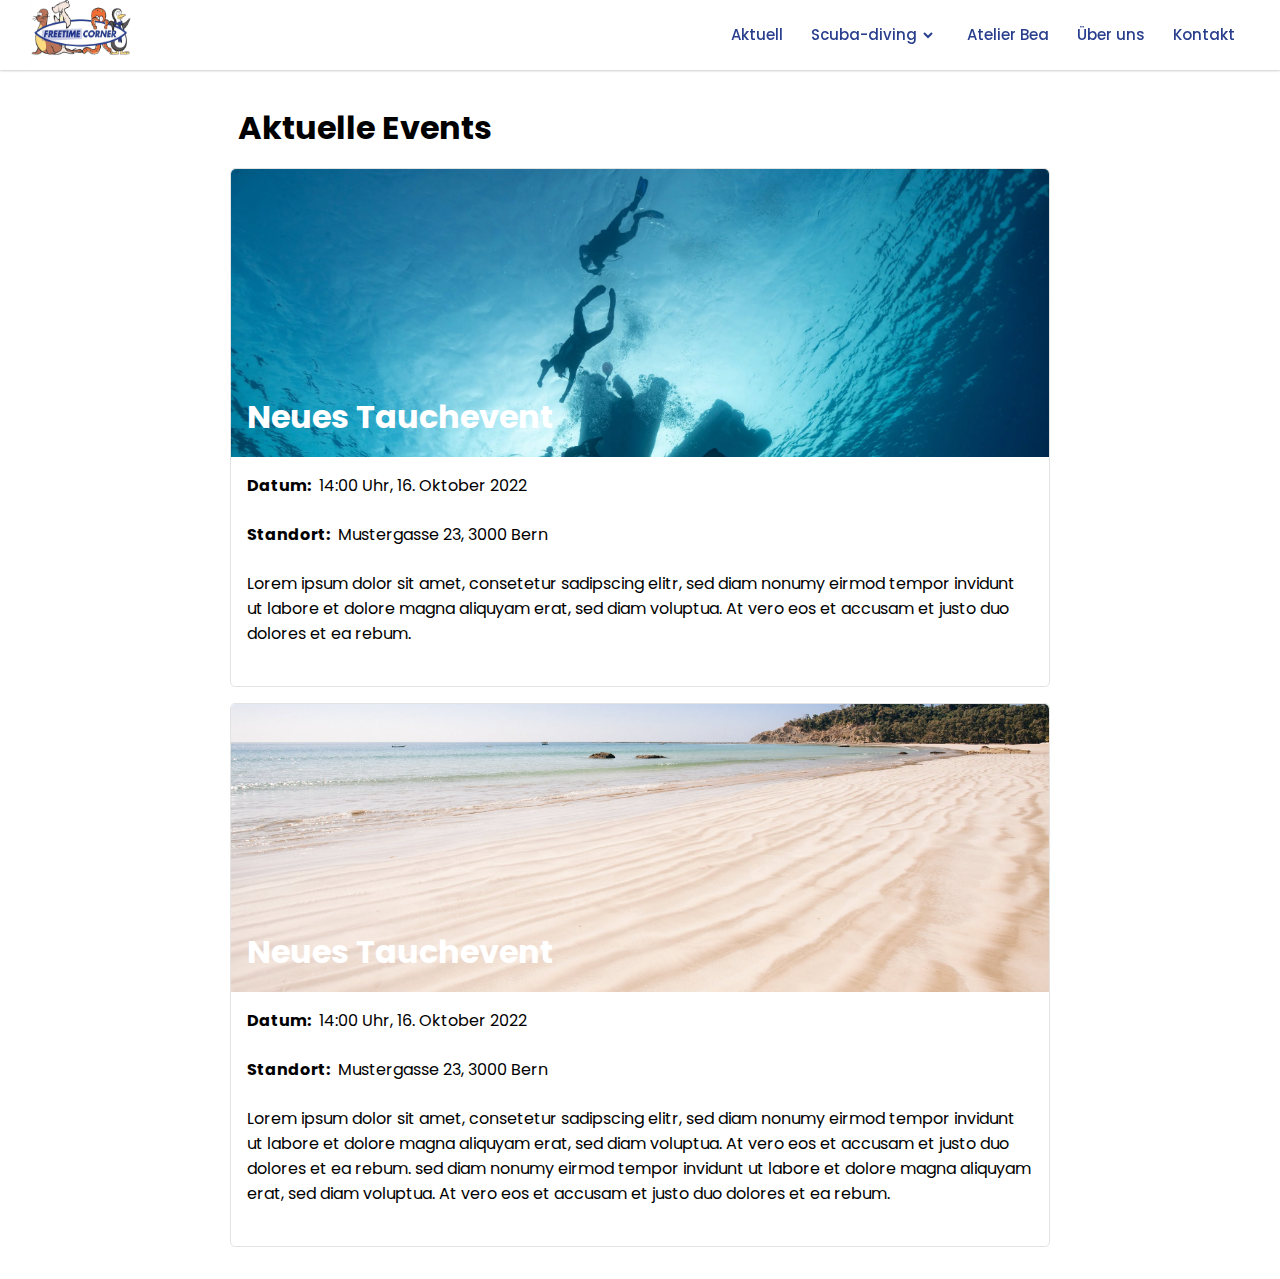
==== index.html @ a72bcc22 "Move project from Gitlab to Gihub" ====
<!DOCTYPE html>
<html lang="de">
  <head>
    <meta charset="UTF-8">
    <link rel="stylesheet" href="./css/style.css">
    <link rel="stylesheet" href="./css/homepage.css">
    <link href='https://unpkg.com/boxicons@2.0.7/css/boxicons.min.css' rel='stylesheet'>
     <meta name="viewport" content="width=device-width, initial-scale=1.0">
   </head>
<body>
    <script src="./js/navbar.js"></script>
    <div class="mainContainer">
      <div class="title">
        <h1>Aktuelle Events</h1>
      </div>
      <div class="eventContainer">
        <div class="eventImageContainer eventOne">
            <h1 class="eventTitle">Neues Tauchevent</h1>
        </div>
        <div class="textContainer">
          <p class="textBold">Datum:</p>
          <div class="standartDivider"></div>
          <p>14:00 Uhr, 16. Oktober 2022</p>
        </div>
        <div class="textContainer">
          <p class="textBold">Standort:</p>
          <div class="standartDivider"></div>
          <p>Mustergasse 23, 3000 Bern</p>
        </div>
        <div class="textContainer">
          <p>Lorem ipsum dolor sit amet, consetetur sadipscing elitr, 
            sed diam nonumy eirmod tempor invidunt ut labore et dolore magna aliquyam erat, 
            sed diam voluptua. At vero eos et accusam et justo duo dolores et ea rebum.</p>
        </div>
      </div>
      <div class="eventContainer">
        <div class="eventImageContainer eventTwo">
            <h1 class="eventTitle">Neues Tauchevent</h1>
        </div>
        <div class="textContainer">
          <p class="textBold">Datum:</p>
          <div class="standartDivider"></div>
          <p>14:00 Uhr, 16. Oktober 2022</p>
        </div>
        <div class="textContainer">
          <p class="textBold">Standort:</p>
          <div class="standartDivider"></div>
          <p>Mustergasse 23, 3000 Bern</p>
        </div>
        <div class="textContainer">
          <p>Lorem ipsum dolor sit amet, consetetur sadipscing elitr, 
            sed diam nonumy eirmod tempor invidunt ut labore et dolore magna aliquyam erat, 
            sed diam voluptua. At vero eos et accusam et justo duo dolores et ea rebum.
            sed diam nonumy eirmod tempor invidunt ut labore et dolore magna aliquyam erat, 
            sed diam voluptua. At vero eos et accusam et justo duo dolores et ea rebum.
          </p>
        </div>
      </div>
    </div>
    <script src="./js/index.js"></script>
</body>
</html>
---- css/style.css ----
/* Googlefont Poppins CDN Link */
@import url('https://fonts.googleapis.com/css2?family=Poppins:wght@200;300;400;500;600;700&display=swap');
*{
  margin: 0;
  padding: 0;
  box-sizing: border-box;
  font-family: 'Poppins', sans-serif;
}

:root {
  --main-bg-color: #FFFFFF ;
  --main-navFont-color: #293f8e;
}

body{
  display: flex;
  justify-content: center;
  min-height: 100vh;
  padding-top: 64px;
}

.container{
  width: 70%;
  padding-top: 1rem;
}

.mainContainer {
  display: flex;
  flex-direction: column;
  align-items: center;
  width: 80%;
  height: 100%;
  padding-bottom: 32px;
}

.title {
  display: flex;
  width: 80%;
  padding-left: 8px;
  margin-top: 40px;
}

.textBold {
  font-weight: bold;
}

.standartDivider {
  width: 8px;
  height: 8px;
}
/* ----------------------------navbar---------------------------------- */
nav{
  position: fixed;
  top: 0;
  left: 0;
  width: 100%;
  height: 100%;
  height: 70px;
  background: var(--main-bg-color);
  box-shadow: 0 1px 2px rgba(0, 0, 0, 0.2);
  z-index: 99;
}
nav .navbar{
  height: 100%;
  max-width: 1250px;
  width: 100%;
  display: flex;
  align-items: center;
  justify-content: space-between;
  margin: auto;
  padding: 0 1rem;
}
.navbar .logo a{
  font-size: 30px;
  color: var(--main-navFont-color);
  text-decoration: none;
  font-weight: 600;
}
nav .navbar .nav-links{
  line-height: 70px;
  height: 100%;
}
nav .navbar .links{
  display: flex;
}
nav .navbar .links li{
  position: relative;
  display: flex;
  align-items: center;
  justify-content: space-between;
  list-style: none;
  padding: 0 14px;
}
nav .navbar .links li a{
  height: 100%;
  text-decoration: none;
  white-space: nowrap;
  color: var(--main-navFont-color);
  font-size: 15px;
  font-weight: 500;
}
.links li:hover .htmlcss-arrow,
.links li:hover .js-arrow{
  transform: rotate(180deg);
  }

nav .navbar .links li .arrow{
  height: 100%;
  width: 22px;
  line-height: 70px;
  text-align: center;
  display: inline-block;
  color: var(--main-navFont-color);
  transition: all 0.3s ease;
}
nav .navbar .links li .sub-menu{
  position: absolute;
  top: 70px;
  left: 0;
  line-height: 40px;
  background: var(--main-bg-color);
  box-shadow: 0 1px 2px rgba(0, 0, 0, 0.2);
  border-radius: 0 0 4px 4px;
  display: none;
  z-index: 2;
}
nav .navbar .links li:hover .htmlCss-sub-menu,
nav .navbar .links li:hover .js-sub-menu{
  display: block;
}
.navbar .links li .sub-menu li{
  padding: 0 22px;
  border-bottom: 1px solid rgba(255,255,255,0.1);
}
.navbar .links li .sub-menu a{
  color: var(--main-navFont-color);
  font-size: 15px;
  font-weight: 500;
}
.navbar .links li .sub-menu .more-arrow{
  line-height: 40px;
}
.navbar .links li .htmlCss-more-sub-menu{
  /* line-height: 40px; */
}
.navbar .links li .sub-menu .more-sub-menu{
  position: absolute;
  top: 0;
  left: 100%;
  border-radius: 0 4px 4px 4px;
  z-index: 1;
  display: none;
}
.links li .sub-menu .more:hover .more-sub-menu{
  display: block;
}

.navbar .nav-links .sidebar-logo{
  display: none;
}
.navbar .bx-menu{
  display: none;
}
@media (max-width:920px) {
  nav .navbar{
    max-width: 100%;
    padding: 0 25px;
  }

  nav .navbar .logo a{
    font-size: 27px;
  }
  nav .navbar .links li{
    padding: 0 10px;
    white-space: nowrap;
  }
  nav .navbar .links li a{
    font-size: 15px;
  }
}
@media (max-width:800px){
  nav{
    /* position: relative; */
  }
  .navbar .bx-menu{
    display: block;
  }
  nav .navbar{
    justify-content: space-between;
  }
  nav .navbar .nav-links{
    position: fixed;
    top: 0;
    left: -100%;
    display: block;
    max-width: 270px;
    width: 100%;
    background:  var(--main-bg-color);
    line-height: 40px;
    padding: 20px;
    box-shadow: 0 5px 10px rgba(0, 0, 0, 0.2);
    transition: all 0.5s ease;
    z-index: 1000;
  }
  .navbar .nav-links .sidebar-logo{
    display: flex;
    align-items: center;
    justify-content: space-between;
  }
  .sidebar-logo .logo-name{
  }
    .sidebar-logo  i,
    .navbar .bx-menu{
      font-size: 25px;
      color: var(--main-navFont-color);
    }
  nav .navbar .links{
    display: block;
    margin-top: 20px;
  }
  nav .navbar .links li .arrow{
    line-height: 40px;
  }
nav .navbar .links li{
    display: block;
  }
nav .navbar .links li .sub-menu{
  position: relative;
  top: 0;
  box-shadow: none;
  display: none;
}
nav .navbar .links li .sub-menu li{
  border-bottom: none;

}
.navbar .links li .sub-menu .more-sub-menu{
  display: none;
  position: relative;
  left: 0;
}
.navbar .links li .sub-menu .more-sub-menu li{
  display: flex;
  align-items: center;
  justify-content: space-between;
}
.links li:hover .htmlcss-arrow,
.links li:hover .js-arrow{
  transform: rotate(0deg);
  }
  .navbar .links li .sub-menu .more-sub-menu{
    display: none;
  }
  .navbar .links li .sub-menu .more span{
    display: flex;
    align-items: center;
    /* justify-content: space-between; */
  }

  .links li .sub-menu .more:hover .more-sub-menu{
    display: none;
  }
  nav .navbar .links li:hover .htmlCss-sub-menu,
  nav .navbar .links li:hover .js-sub-menu{
    display: none;
  }
.navbar .nav-links.show1 .links .htmlCss-sub-menu,
  .navbar .nav-links.show3 .links .js-sub-menu,
  .navbar .nav-links.show2 .links .more .more-sub-menu{
      display: block;
    }
    .navbar .nav-links.show1 .links .htmlcss-arrow,
    .navbar .nav-links.show3 .links .js-arrow{
        transform: rotate(180deg);
}
    .navbar .nav-links.show2 .links .more-arrow{
      transform: rotate(90deg);
    }
.container {
    width: 90%;
  }
.mainContainer {
    width: 100%;
}
.title {
  width: 95%;
}
}
@media (max-width:370px){
  nav .navbar .nav-links{
  max-width: 100%;
} 
}
/* ----------------------------navbar---------------------------------- */
---- css/homepage.css ----
.eventContainer {
    display: flex;
    flex-direction: column;
    width: 80%;
    padding-bottom: 32px;
    border-radius: 5px;
    border: 1px;
    border-style: solid;
    border-color: #e3e3e3;
    margin-top: 1rem;
}

.eventImageContainer {
    display: flex;
    align-items: flex-end;
    background-size: cover;
    width: 100%;
    height: 18rem;
    border-top-left-radius: 5px;
    border-top-right-radius: 5px;
    padding: 16px;
}

.eventOne {
    background-image: url("../resources/images/underWater.png");
}

.eventTwo {
    background-image: url("../resources/images/beach.png");
}

.eventTitle {
    color: #FFFFFF;
}

.textContainer {
    display: flex;
    margin: 16px 0px 8px 16px;
    padding-right: 16px
}

@media (max-width:800px){

    .eventContainer {
        width: 95%;
    }
}
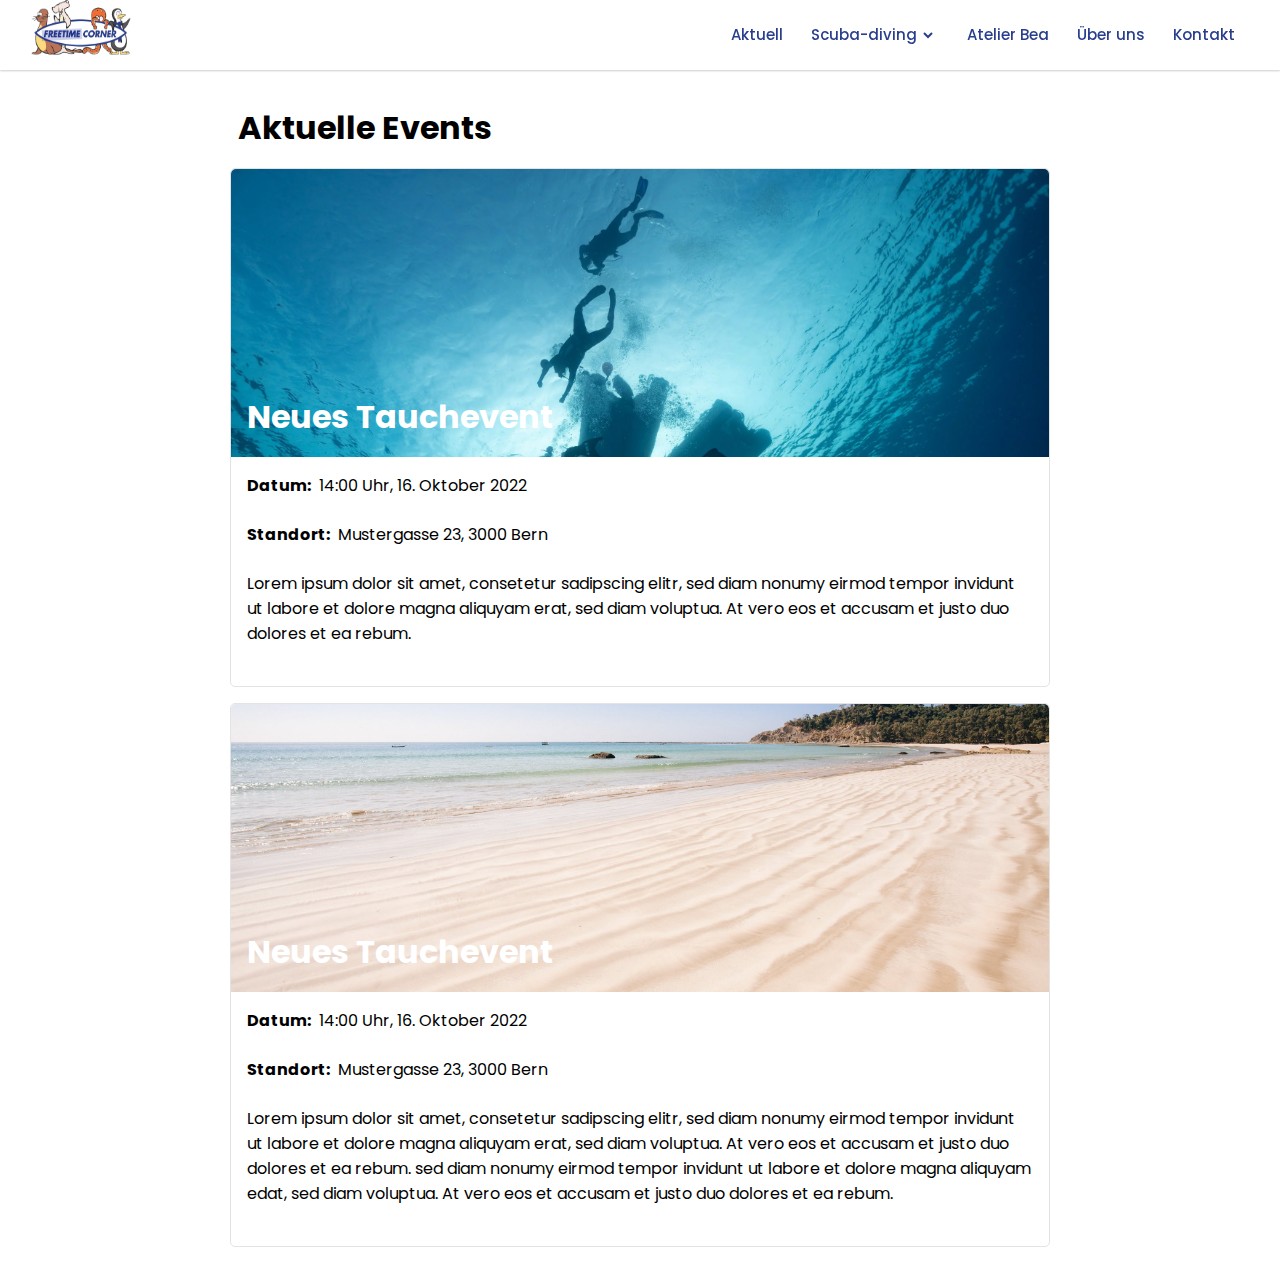
==== commit afd2fa34: "test" ====
--- a/index.html
+++ b/index.html
@@ -51,7 +51,7 @@
           <p>Lorem ipsum dolor sit amet, consetetur sadipscing elitr, 
             sed diam nonumy eirmod tempor invidunt ut labore et dolore magna aliquyam erat, 
             sed diam voluptua. At vero eos et accusam et justo duo dolores et ea rebum.
-            sed diam nonumy eirmod tempor invidunt ut labore et dolore magna aliquyam erat, 
+            sed diam nonumy eirmod tempor invidunt ut labore et dolore magna aliquyam edat, 
             sed diam voluptua. At vero eos et accusam et justo duo dolores et ea rebum.
           </p>
         </div>
